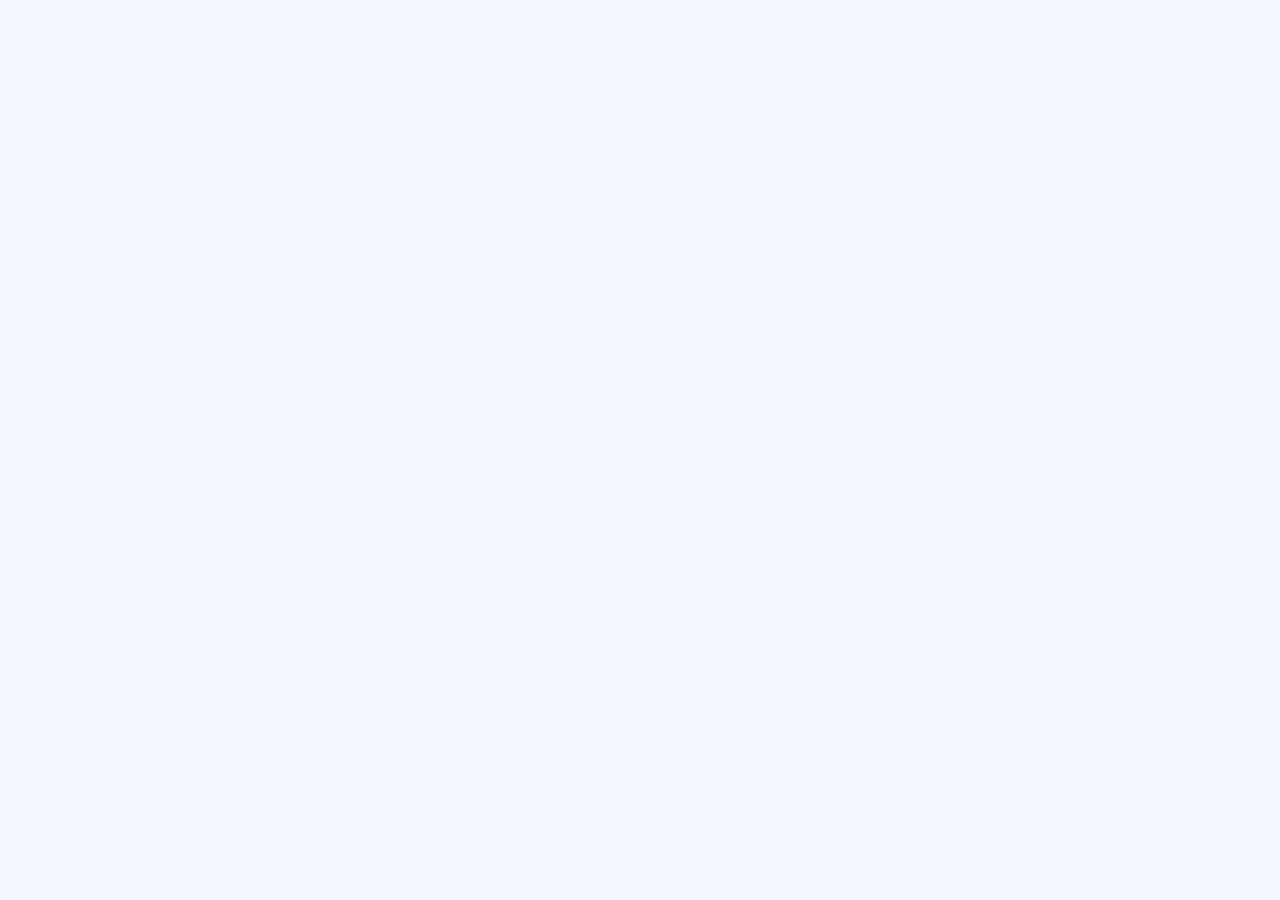
==== classement.html @ bf188f9d "Flashcards fmpo-flashcards app" ====
<!DOCTYPE html>
<html lang="fr">
<head>
<meta charset="UTF-8">
<meta name="viewport" content="width=device-width, initial-scale=1.0, viewport-fit=cover">
<meta name="theme-color" content="#0e7c86">
<title>Classement — Flashcards FMPO</title>
<link rel="stylesheet" href="styles.css">
<link rel="manifest" href="manifest.json">
</head>
<body>
<div id="app"></div>
<script>
/* Vigie de demarrage : si l'app ne s'affiche pas (module bloque,
   navigateur trop ancien...), affiche un message d'aide au lieu d'une page blanche. */
(function () {
  var app = document.getElementById('app');
  if (!app) return;
  function card(title, body) {
    if (app.children.length) return;
    app.innerHTML =
      '<div style="min-height:70vh;display:flex;align-items:center;justify-content:center;padding:24px;font-family:-apple-system,Segoe UI,Roboto,Arial,sans-serif;">' +
      '<div style="max-width:420px;background:#fff;border-radius:16px;box-shadow:0 8px 24px rgba(14,124,134,.15);padding:28px 24px;text-align:center;color:#1c2733;">' +
      '<div style="font-size:2rem;margin-bottom:8px;">&#129657;</div>' +
      '<h2 style="margin:0 0 8px;font-size:1.1rem;">' + title + '</h2>' +
      '<p style="margin:0;font-size:.92rem;line-height:1.6;color:#5b6b7c;">' + body + '</p></div></div>';
  }
  var noImportMap = !('supports' in HTMLScriptElement) || !HTMLScriptElement.supports('importmap');
  if (noImportMap) {
    card('Mets \u00e0 jour ton navigateur',
      'Cette app a besoin d\u2019un navigateur r\u00e9cent. Sur iPhone : R\u00e9glages \u2192 G\u00e9n\u00e9ral \u2192 Mise \u00e0 jour logicielle, ou ouvre ce lien dans Chrome.');
    return;
  }
  setTimeout(function () {
    card('La page n\u2019arrive pas \u00e0 charger',
      'V\u00e9rifie ta connexion internet, d\u00e9sactive ton bloqueur de pub pour ce site, puis recharge la page. Si \u00e7a persiste, ouvre le lien dans Chrome ou un Safari \u00e0 jour.');
  }, 9000);
})();
</script>
</div>
<div id="toast" class="toast" hidden></div>
<script type="module" src="js/classement.js"></script>
<script>
if ('serviceWorker' in navigator) {
  window.addEventListener('load', () => {
    navigator.serviceWorker.register('sw.js').catch(() => {});
  });
}
</script>
</body>
</html>
---- styles.css ----
:root{
  --teal:#0e7c86; --teal-dark:#0a5f66; --teal-light:#e0f2f4;
  --bg:#f4f7fb; --card:#ffffff; --ink:#1c2733; --muted:#5b6b7c;
  --gold:#f5c542; --green:#22a06b; --red:#e05252;
  --radius:16px;
}
*{box-sizing:border-box; -webkit-tap-highlight-color:transparent;}
html,body{margin:0;padding:0;}
body{
  font-family:-apple-system,BlinkMacSystemFont,"Segoe UI",Roboto,Arial,sans-serif;
  background:var(--bg); color:var(--ink);
  min-height:100vh; padding-bottom:86px;
}
#app{max-width:640px;margin:0 auto;padding:14px 14px 20px;}

/* ---------- boot / login ---------- */
.boot{text-align:center;padding:70px 20px;color:var(--muted);}
.boot-logo{font-size:3.2rem;}
.boot-title{font-size:1.5rem;font-weight:800;color:var(--ink);margin-top:8px;}
.boot-sub{margin-top:6px;font-size:.9rem;}
.login-wrap{
  min-height:78vh;display:flex;align-items:center;justify-content:center;
  background:linear-gradient(160deg,#e8f6f8 0%,#f4f7fb 55%,#fdf6ec 100%);
  border-radius:24px;padding:26px 16px;margin:6px -4px 0;
}
.login-card{background:var(--card);border-radius:22px;padding:30px 24px 24px;width:100%;max-width:400px;
  box-shadow:0 18px 50px rgba(14,124,134,.16);border:1px solid rgba(14,124,134,.08);}
.login-logo{width:64px;height:64px;margin:0 auto 10px;border-radius:20px;font-size:2rem;
  display:flex;align-items:center;justify-content:center;color:#fff;
  background:linear-gradient(135deg,#0e7c86,#19b3c0);box-shadow:0 8px 20px rgba(14,124,134,.35);}
.login-card h1{margin:0;text-align:center;font-size:1.45rem;letter-spacing:-.3px;}
.login-sub{text-align:center;color:var(--muted);font-size:.9rem;line-height:1.55;margin:8px 0 18px;}
.btn-google{background:#fff;color:#1c2733;border:1.5px solid #dbe7ee;display:flex;align-items:center;
  justify-content:center;gap:10px;box-shadow:0 2px 8px rgba(0,0,0,.05);}
.btn-google:active{background:#f4f7fb;border-color:#b9cdd9;}
.btn-google:disabled{opacity:.6;}
.fld{display:block;margin-top:10px;}
.fld > span{display:block;font-size:.78rem;font-weight:700;color:var(--muted);margin:0 2px 4px;}
.fld .input{margin-top:0;}
.login-pro{margin-top:16px;text-align:center;font-size:.85rem;color:var(--muted);
  background:linear-gradient(90deg,#fff7e6,#fdf1d7);border:1px solid #f0d488;border-radius:12px;padding:10px 12px;}
.login-pro b{color:#7a5b00;}
.btn{display:block;width:100%;border:none;border-radius:999px;padding:14px;font:inherit;
  font-weight:700;font-size:1rem;cursor:pointer;margin-top:10px;}
.btn-primary{background:var(--teal);color:#fff;}
.btn-primary:active{background:var(--teal-dark);}
.btn-ghost{background:var(--teal-light);color:var(--teal-dark);}
.btn-warn{background:#fff7e6;color:#7a5b00;border:2px solid var(--gold);}
.input{width:100%;font:inherit;padding:13px 14px;border:2px solid #dbe7ee;border-radius:12px;margin-top:8px;}
.input:focus{outline:none;border-color:var(--teal);}
.hr{display:flex;align-items:center;gap:10px;color:var(--muted);font-size:.8rem;margin:16px 0 6px;}
.hr::before,.hr::after{content:"";flex:1;height:1px;background:#dbe7ee;}
.err{background:#fdecec;color:#a02c2c;border-radius:10px;padding:10px 12px;font-size:.85rem;margin-top:10px;display:none;}
.linklike{background:none;border:none;color:var(--teal);font:inherit;font-size:.88rem;cursor:pointer;padding:6px 0;}

/* ---------- header / cards ---------- */
.topbar{display:flex;align-items:center;justify-content:space-between;margin:4px 2px 12px;}
.topbar h2{margin:0;font-size:1.2rem;}
.streak{background:#fff;border-radius:999px;padding:7px 14px;font-weight:800;font-size:.9rem;
  box-shadow:0 2px 8px rgba(0,0,0,.06);}
.xpbar{background:var(--card);border-radius:var(--radius);padding:12px 14px;margin-bottom:12px;
  box-shadow:0 2px 10px rgba(0,0,0,.05);}
.xpbar .row{display:flex;justify-content:space-between;font-size:.82rem;color:var(--muted);margin-bottom:6px;}
.xpbar .row b{color:var(--ink);}
.track{height:8px;background:#e8eef3;border-radius:99px;overflow:hidden;}
.track > div{height:100%;background:linear-gradient(90deg,var(--teal),#19b3c0);border-radius:99px;transition:width .3s;}
.grid{display:grid;grid-template-columns:1fr 1fr;gap:10px;}
.disc{background:var(--card);border-radius:var(--radius);padding:16px 14px;box-shadow:0 2px 10px rgba(0,0,0,.05);
  cursor:pointer;border:2px solid transparent;text-align:left;font:inherit;}
.disc:active{border-color:var(--teal);}
.disc .emoji{font-size:1.7rem;}
.disc h3{margin:8px 0 2px;font-size:.98rem;}
.disc small{color:var(--muted);font-size:.78rem;}
.disc .pbar{margin-top:10px;}
.chapter{margin:14px 2px 6px;font-size:.82rem;font-weight:800;color:var(--muted);text-transform:uppercase;letter-spacing:.5px;}
.topic{background:var(--card);border-radius:12px;padding:13px 14px;margin-bottom:8px;display:flex;
  align-items:center;justify-content:space-between;gap:10px;cursor:pointer;box-shadow:0 1px 6px rgba(0,0,0,.04);
  border:none;width:100%;font:inherit;text-align:left;}
.topic .t{font-weight:600;font-size:.93rem;}
.topic .c{font-size:.75rem;color:var(--muted);margin-top:2px;}
.topic .pct{font-size:.78rem;font-weight:800;color:var(--teal);white-space:nowrap;}
.back{background:none;border:none;color:var(--teal);font:inherit;font-weight:700;cursor:pointer;padding:8px 0;font-size:.95rem;}

/* ---------- flip cards ---------- */
.progress-line{font-size:.82rem;color:var(--muted);margin:2px 2px 10px;display:flex;justify-content:space-between;}
.fcard{background:var(--card);border-radius:20px;min-height:300px;display:flex;flex-direction:column;
  justify-content:center;align-items:center;text-align:center;padding:28px 22px;cursor:pointer;
  box-shadow:0 8px 24px rgba(14,124,134,.12);user-select:none;}
.fcard .q{font-size:1.12rem;font-weight:700;line-height:1.5;}
.fcard .a{font-size:1.02rem;line-height:1.6;white-space:pre-line;}
.fcard .hint{margin-top:14px;font-size:.75rem;color:var(--muted);}
.fcard.flipped{background:#f0fafb;border:2px solid var(--teal-light);}
.fcard-nav{display:flex;gap:10px;margin-top:14px;}
.fcard-nav .btn{margin-top:0;}
.star-row{display:flex;justify-content:center;gap:10px;margin-top:10px;}
.iconbtn{background:var(--card);border:2px solid #dbe7ee;border-radius:999px;width:52px;height:52px;
  font-size:1.3rem;cursor:pointer;}
.iconbtn.on{border-color:var(--gold);background:#fff7e6;}
.demo-note{background:#fff7e6;border:2px solid var(--gold);border-radius:12px;padding:12px 14px;
  font-size:.85rem;color:#7a5b00;margin-bottom:12px;line-height:1.5;}

/* ---------- lock / paywall ---------- */
.lock{background:var(--card);border-radius:20px;padding:30px 22px;text-align:center;
  box-shadow:0 10px 30px rgba(14,124,134,.12);margin-top:20px;}
.lock .big{font-size:3rem;}
.lock h2{margin:10px 0 6px;}
.lock p{color:var(--muted);font-size:.92rem;line-height:1.6;}
.code-row{display:flex;gap:8px;margin-top:12px;}
.code-row .input{margin-top:0;font-family:monospace;text-transform:uppercase;}

/* ---------- MCQ ---------- */
.mcq-setup{background:var(--card);border-radius:var(--radius);padding:18px;box-shadow:0 2px 10px rgba(0,0,0,.05);}
.opt{display:block;width:100%;text-align:left;background:var(--card);border:2px solid #dbe7ee;
  border-radius:12px;padding:14px;font:inherit;font-size:.95rem;margin-bottom:10px;cursor:pointer;line-height:1.45;}
.opt.correct{border-color:var(--green);background:#e9f9f1;}
.opt.wrong{border-color:var(--red);background:#fdecec;}
.opt:disabled{cursor:default;opacity:.95;}
.opt .letter{display:inline-block;width:26px;height:26px;border-radius:50%;background:var(--teal-light);
  color:var(--teal-dark);font-weight:800;font-size:.8rem;text-align:center;line-height:26px;margin-right:10px;}
.mcq-q{background:var(--card);border-radius:var(--radius);padding:20px 18px;margin-bottom:14px;
  font-size:1.05rem;font-weight:700;line-height:1.55;box-shadow:0 2px 10px rgba(0,0,0,.05);}
.mcq-explain{background:#eef6ff;border-radius:12px;padding:12px 14px;font-size:.88rem;margin:12px 0;line-height:1.55;}
.result{background:var(--card);border-radius:20px;padding:28px 22px;text-align:center;
  box-shadow:0 10px 30px rgba(14,124,134,.12);margin-top:16px;}
.result .score{font-size:2.6rem;font-weight:800;color:var(--teal);}
.quizpick{display:grid;grid-template-columns:1fr 1fr;gap:10px;margin-top:12px;}

/* ---------- leaderboard ---------- */
.tabs{display:flex;gap:8px;margin-bottom:12px;}
.tabs button{flex:1;border:none;border-radius:999px;padding:10px;font:inherit;font-weight:700;
  background:var(--teal-light);color:var(--teal-dark);cursor:pointer;font-size:.88rem;}
.tabs button.on{background:var(--teal);color:#fff;}
.lb-row{display:flex;align-items:center;gap:12px;background:var(--card);border-radius:12px;
  padding:11px 14px;margin-bottom:8px;box-shadow:0 1px 6px rgba(0,0,0,.04);}
.lb-row.me{border:2px solid var(--teal);}
.lb-rank{font-weight:800;width:30px;text-align:center;font-size:1rem;}
.lb-name{flex:1;font-weight:600;font-size:.92rem;}
.lb-xp{font-weight:800;color:var(--teal);font-size:.9rem;white-space:nowrap;}
.avatar{width:34px;height:34px;border-radius:50%;background:var(--teal-light);display:flex;
  align-items:center;justify-content:center;font-weight:800;color:var(--teal-dark);overflow:hidden;flex:none;}
.avatar img{width:100%;height:100%;object-fit:cover;}

/* ---------- plan ---------- */
.week{background:var(--card);border-radius:var(--radius);padding:16px;margin-bottom:10px;
  box-shadow:0 2px 10px rgba(0,0,0,.05);}
.week-head{display:flex;justify-content:space-between;align-items:center;cursor:pointer;
  background:none;border:none;width:100%;font:inherit;text-align:left;padding:0;}
.week-head h3{margin:0;font-size:.98rem;}
.week-head small{color:var(--muted);}
.phase{display:inline-block;font-size:.7rem;font-weight:800;background:var(--teal-light);
  color:var(--teal-dark);border-radius:99px;padding:3px 10px;margin-bottom:8px;}
.task{display:flex;gap:10px;align-items:flex-start;padding:9px 0;border-top:1px solid #eef2f6;
  font-size:.9rem;line-height:1.5;cursor:pointer;}
.task input{width:20px;height:20px;margin-top:2px;accent-color:var(--teal);flex:none;}
.task.done span{text-decoration:line-through;color:var(--muted);}

/* ---------- profile ---------- */
.kv{background:var(--card);border-radius:var(--radius);padding:16px;margin-bottom:10px;
  box-shadow:0 2px 10px rgba(0,0,0,.05);font-size:.92rem;}
.kv .r{display:flex;justify-content:space-between;padding:7px 0;border-bottom:1px solid #eef2f6;}
.kv .r:last-child{border-bottom:none;}
.kv .k{color:var(--muted);}
.kv .v{font-weight:700;}
.badge{display:inline-block;background:linear-gradient(135deg,#f5c542,#e8a91c);color:#5c430a;
  font-weight:800;font-size:.75rem;border-radius:99px;padding:4px 12px;}

/* ---------- MCQ multi-réponses ---------- */
.mopt{display:flex;align-items:flex-start;gap:10px;width:100%;text-align:left;background:var(--card);
  border:2px solid #dbe7ee;border-radius:12px;padding:13px 14px;font:inherit;font-size:.95rem;
  margin-bottom:10px;cursor:pointer;line-height:1.45;}
.mopt .mbox{flex:none;width:24px;height:24px;border-radius:7px;border:2px solid #b9cdd9;margin-top:1px;
  display:flex;align-items:center;justify-content:center;font-size:.85rem;color:#fff;background:#fff;
  transition:all .15s;}
.mopt .letter{display:inline-block;width:26px;height:26px;flex:none;border-radius:50%;background:var(--teal-light);
  color:var(--teal-dark);font-weight:800;font-size:.8rem;text-align:center;line-height:26px;margin-top:0;}
.mopt.sel{border-color:var(--teal);background:#f0fafb;}
.mopt.sel .mbox{background:var(--teal);border-color:var(--teal);}
.mopt.sel .mbox::after{content:"✓";}
.mopt.good{border-color:var(--green);background:#e9f9f1;}
.mopt.good .mbox{background:var(--green);border-color:var(--green);}
.mopt.good .mbox::after{content:"✓";}
.mopt.bad{border-color:var(--red);background:#fdecec;}
.mopt.bad .mbox{background:var(--red);border-color:var(--red);}
.mopt.bad .mbox::after{content:"✕";}
.mopt.missed{border-color:var(--gold);background:#fff7e6;}
.mopt.missed .mbox{border-color:var(--gold);}
.mopt:disabled{cursor:default;}
.mopt .obody{flex:1;}
.mexp{font-size:.83rem;color:var(--muted);margin-top:8px;padding-top:8px;border-top:1px dashed #dbe7ee;line-height:1.55;}
.mexp b{color:var(--ink);}
.confirmbar{position:sticky;bottom:86px;margin:14px -4px 0;padding:10px 4px;
  background:linear-gradient(transparent,var(--bg) 40%);}
.qcm-count{display:grid;grid-template-columns:1fr 1fr;gap:10px;margin-top:12px;}
.qcm-count .btn{margin-top:0;}
.verdict{display:flex;align-items:center;gap:10px;border-radius:12px;padding:12px 14px;
  font-size:.92rem;font-weight:700;margin-bottom:12px;line-height:1.5;}
.verdict.perfect{background:#e9f9f1;color:#146c43;}
.verdict.partial{background:#fff7e6;color:#7a5b00;}
.verdict.zero{background:#fdecec;color:#a02c2c;}

/* ---------- tabbar / toast ---------- */
.tabbar{position:fixed;bottom:0;left:0;right:0;background:#fff;border-top:1px solid #e3eaF0;
  display:flex;z-index:50;padding:6px 4px calc(8px + env(safe-area-inset-bottom));}
.tabbar button{flex:1;background:none;border:none;font-size:1.35rem;cursor:pointer;color:#9fb0bd;
  display:flex;flex-direction:column;align-items:center;gap:2px;font:inherit;}
.tabbar button span{font-size:.62rem;font-weight:700;}
.tabbar button.on{color:var(--teal);}
.tabbar a{flex:1;background:none;border:none;font-size:1.35rem;cursor:pointer;color:#9fb0bd;
  display:flex;flex-direction:column;align-items:center;gap:2px;font:inherit;text-decoration:none;}
.tabbar a span{font-size:.62rem;font-weight:700;}
.tabbar a.on{color:var(--teal);}
.tabbar img.tablogo{width:26px;height:26px;object-fit:contain;}
.toast{position:fixed;bottom:96px;left:50%;transform:translateX(-50%);background:#1c2733;color:#fff;
  padding:12px 20px;border-radius:999px;font-size:.88rem;z-index:99;box-shadow:0 6px 20px rgba(0,0,0,.25);
  max-width:90vw;text-align:center;}
.empty{text-align:center;color:var(--muted);padding:40px 20px;font-size:.92rem;line-height:1.6;}
/* ---------- UM6SS ---------- */
.um6ss-head{display:flex;align-items:center;gap:12px;margin:6px 0 2px;}
.um6ss-head img{width:52px;height:52px;object-fit:contain;}
.um6ss-tabs{display:flex;gap:8px;margin:12px 0;}
.um6ss-tabs button{flex:1;border:2px solid #e0f2f4;background:#fff;border-radius:12px;padding:12px 8px;
  font:inherit;font-weight:700;font-size:.92rem;color:#0a5f66;cursor:pointer;}
.um6ss-tabs button.on{background:#0e7c86;border-color:#0e7c86;color:#fff;}
.case-card{display:block;background:#fff;border:2px solid #e0f2f4;border-radius:14px;padding:14px;margin:10px 0;
  text-decoration:none;color:inherit;}
.case-card h3{margin:0 0 6px;font-size:1rem;}
.case-card p{margin:0;font-size:.85rem;color:#5b6b7c;line-height:1.5;}
.case-card .meta{display:flex;gap:8px;margin-top:8px;font-size:.78rem;color:#0a5f66;font-weight:700;}
.scenario{background:#eef7f8;border-left:4px solid #0e7c86;border-radius:0 12px 12px 0;padding:12px 14px;
  font-size:.9rem;line-height:1.65;margin:12px 0;}
.reveal{background:#fff8e6;border:1px solid #f0d98c;border-radius:12px;padding:12px 14px;
  font-size:.88rem;line-height:1.6;margin:12px 0;}
.reveal b{color:#8a6d1a;}
.q-step{font-size:.78rem;font-weight:700;color:#0a5f66;letter-spacing:.4px;margin:14px 0 4px;}
.small{font-size:.8rem;color:var(--muted);line-height:1.55;}
.mt{margin-top:14px;}

/* ---------- accueil v2 : pilules + recherche + cartes sujets ---------- */
.searchbar{position:sticky;top:0;z-index:5;background:var(--bg);padding:8px 0 10px;}
.searchbar input{width:100%;font:inherit;padding:12px 18px;border:2px solid #dbe7ee;border-radius:999px;background:#fff;}
.searchbar input:focus{outline:none;border-color:var(--teal);}
.pills{display:flex;gap:8px;overflow-x:auto;padding:2px 2px 10px;scrollbar-width:none;-webkit-overflow-scrolling:touch;}
.pills::-webkit-scrollbar{display:none;}
.pill{flex:none;background:#fff;border:2px solid #e3eef4;border-radius:999px;padding:10px 16px;
  font:inherit;font-weight:700;font-size:.88rem;color:var(--ink);cursor:pointer;white-space:nowrap;}
.pill span{font-weight:400;color:var(--muted);font-size:.78rem;margin-left:3px;}
.pill.on{background:var(--teal);border-color:var(--teal);color:#fff;}
.pill.on span{color:#d7eef0;}
.disc-sub{text-align:center;color:var(--muted);font-size:.85rem;margin:2px 0 4px;}
.chap{margin:16px 2px 8px;font-size:.78rem;font-weight:800;color:var(--teal);
  text-transform:uppercase;letter-spacing:1.4px;}
.tcard{background:#fff;border-radius:20px;padding:18px 16px;box-shadow:0 2px 10px rgba(0,0,0,.05);
  text-decoration:none;color:inherit;display:block;}
.tcard:active{transform:scale(.98);}
.tcard .tt{font-weight:800;font-size:1.02rem;line-height:1.28;}
.tcard .tc{color:var(--muted);font-size:.83rem;margin-top:5px;}
.tcard .go{color:var(--teal);font-weight:700;margin-top:10px;font-size:.92rem;}
.patho-banner{display:flex;align-items:center;justify-content:space-between;background:#fff;
  border-radius:var(--radius);padding:14px 16px;margin-top:14px;box-shadow:0 2px 10px rgba(0,0,0,.05);
  text-decoration:none;color:inherit;}
.patho-banner small{color:var(--muted);display:block;font-size:.75rem;margin-top:2px;}
.patho-banner .go{color:var(--teal);font-weight:700;white-space:nowrap;}
.demo-note{background:#fff7e6;border:1px solid #f0d488;border-radius:12px;padding:10px 12px;
  font-size:.83rem;color:#7a5b00;margin:10px 0;}
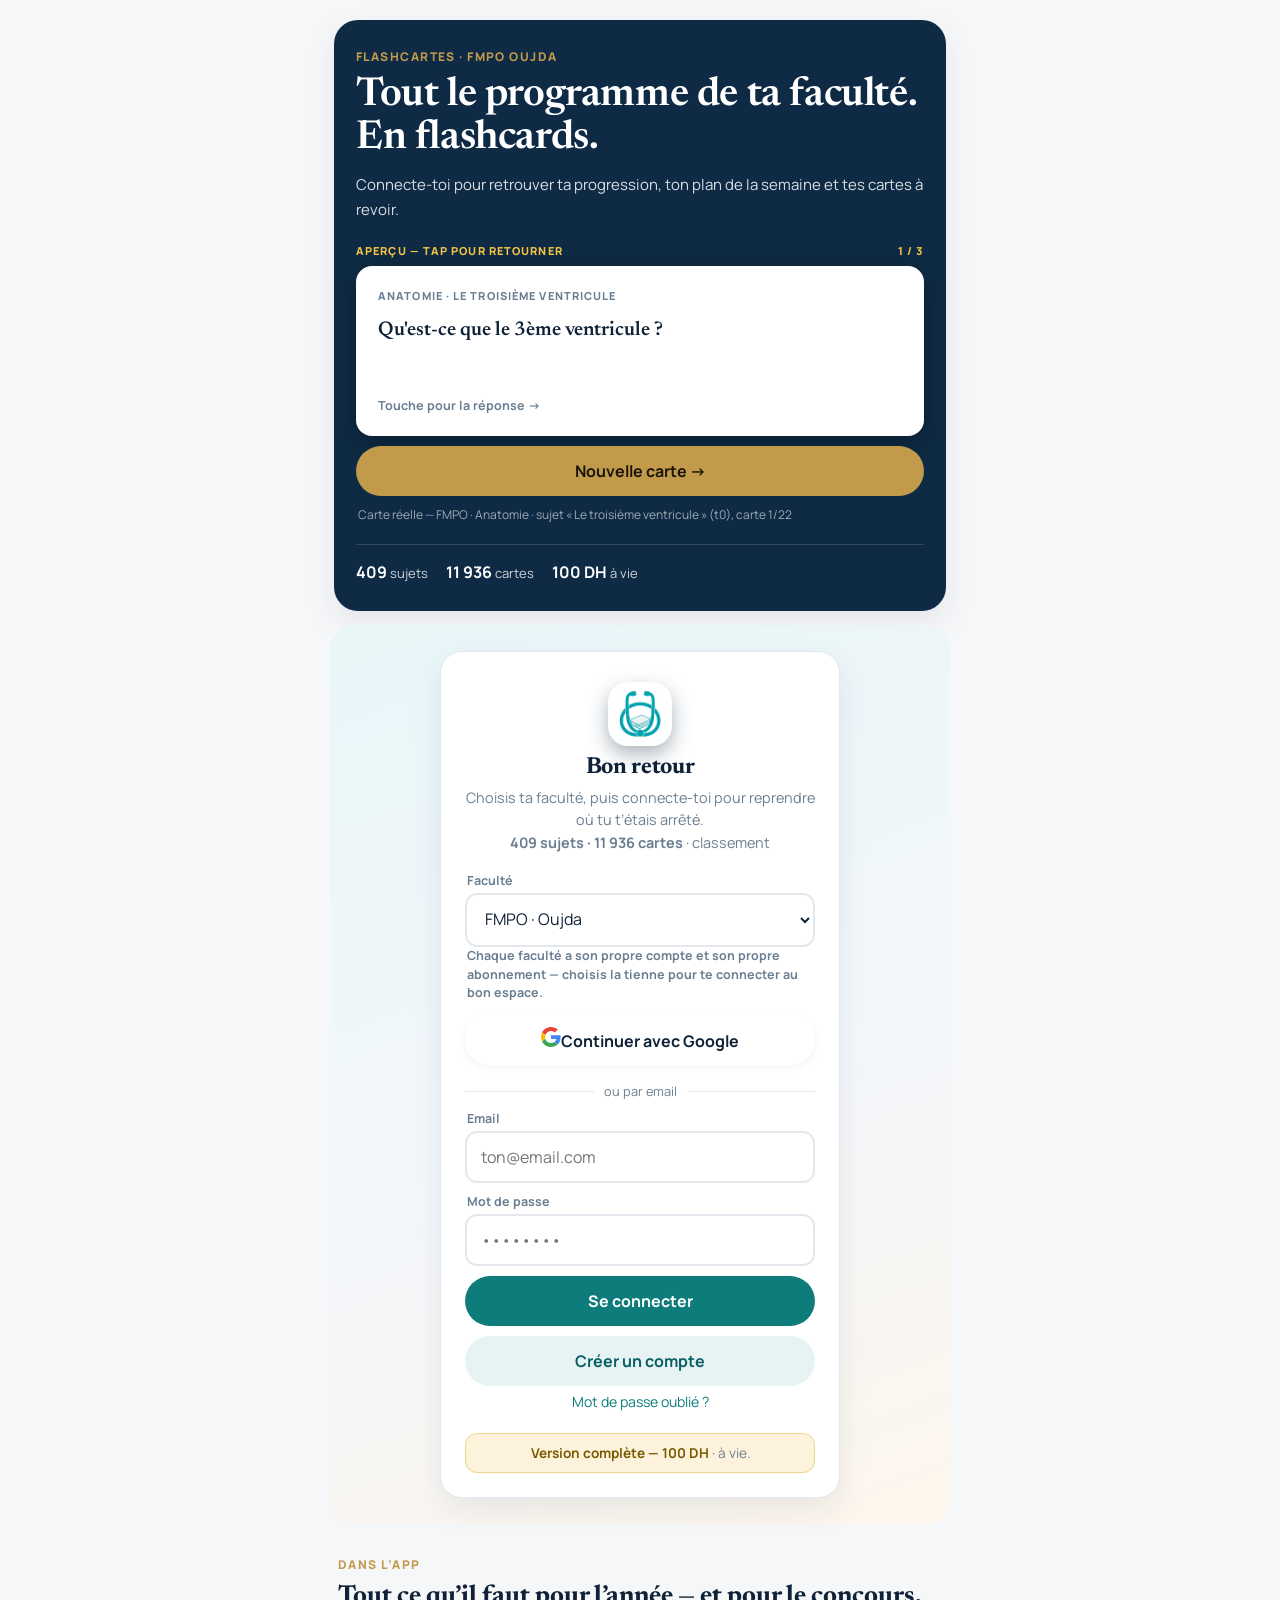
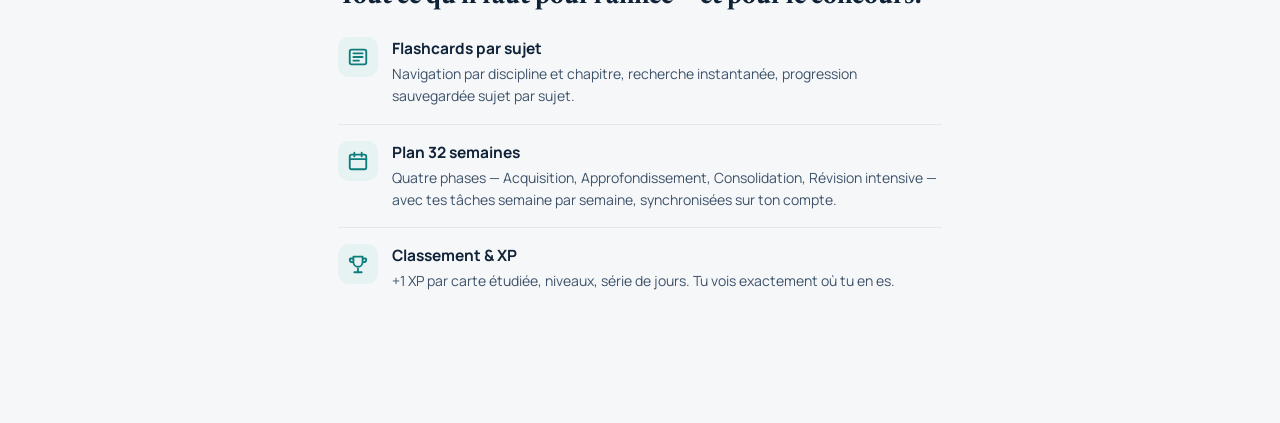
==== commit 561c506f: "Flashcards fmpo-flashcards app" ====
--- a/classement.html
+++ b/classement.html
@@ -3,10 +3,12 @@
 <head>
 <meta charset="UTF-8">
 <meta name="viewport" content="width=device-width, initial-scale=1.0, viewport-fit=cover">
-<meta name="theme-color" content="#0e7c86">
+<meta name="theme-color" content="#0e2a44">
 <title>Classement — Flashcards FMPO</title>
 <link rel="stylesheet" href="styles.css">
 <link rel="manifest" href="manifest.json">
+<link rel="icon" href="icon-512.png">
+<link rel="apple-touch-icon" href="icon-192.png">
 </head>
 <body>
 <div id="app"></div>
@@ -21,7 +23,7 @@
     app.innerHTML =
       '<div style="min-height:70vh;display:flex;align-items:center;justify-content:center;padding:24px;font-family:-apple-system,Segoe UI,Roboto,Arial,sans-serif;">' +
       '<div style="max-width:420px;background:#fff;border-radius:16px;box-shadow:0 8px 24px rgba(14,124,134,.15);padding:28px 24px;text-align:center;color:#1c2733;">' +
-      '<div style="font-size:2rem;margin-bottom:8px;">&#129657;</div>' +
+      '<div style="margin-bottom:8px;color:#0e7c7b;display:flex;justify-content:center;"><svg width="36" height="36" viewBox="0 0 24 24" fill="none" stroke="currentColor" stroke-width="2" stroke-linecap="round" stroke-linejoin="round"><path d="M12 3 2.5 20h19L12 3z"/><path d="M12 10v4M12 17.5v.5"/></svg></div>' +
       '<h2 style="margin:0 0 8px;font-size:1.1rem;">' + title + '</h2>' +
       '<p style="margin:0;font-size:.92rem;line-height:1.6;color:#5b6b7c;">' + body + '</p></div></div>';
   }
--- a/styles.css
+++ b/styles.css
@@ -1,81 +1,171 @@
+/* ============================================================================
+   Flashcards FMPO — Clean Premium (porté de l'aperçu approuvé 2026-10-26).
+   Jetons : bg #f6f7f9, surface #fff, ink #0f2237, navy #0e2a44,
+   teal #0e7c7b, gold #c19a4b, radius 18px.
+   Polices : Manrope (UI) + Newsreader (titres / questions) — Google Fonts,
+   avec replis système hors-ligne. Mode sombre : prefers-color-scheme.
+   Règles anti-régression : icônes = SVG en ligne (jamais de glyphes de
+   police — ils se coupent sur téléphone) ; les règles de rangée sont
+   limitées aux enfants directs (ex. .feat-list > li) ; les cartes flip
+   grandissent avec leur contenu (faces dans une même cellule de grille).
+   ============================================================================ */
+@import url('https://fonts.googleapis.com/css2?family=Manrope:wght@400;500;600;700;800&family=Newsreader:ital,opsz,wght@0,6..72,500;0,6..72,600;1,6..72,500&display=swap');
+
 :root{
-  --teal:#0e7c86; --teal-dark:#0a5f66; --teal-light:#e0f2f4;
-  --bg:#f4f7fb; --card:#ffffff; --ink:#1c2733; --muted:#5b6b7c;
-  --gold:#f5c542; --green:#22a06b; --red:#e05252;
-  --radius:16px;
+  --bg:#f6f7f9; --surface:#ffffff; --surface2:#eef1f4; --line:#e3e8ee;
+  --ink:#0f2237; --ink2:#3d5269; --muted:#6b7f92;
+  --navy:#0e2a44; --navy2:#12365a;
+  --teal:#0e7c7b; --teal2:#0a5e5d; --teal-dark:#0a5f66; --teal-soft:#e6f3f2; --teal-light:#e0f2f4;
+  --gold:#c19a4b; --gold-soft:#fdf3dc; --gold-bright:#f5c542;
+  --green:#157a4c; --green-soft:#e6f4ec; --red:#c0392b; --red-soft:#fdecea;
+  --radius:18px;
+  --shadow:0 12px 32px rgba(14,42,68,.08);
+  --shadow2:0 4px 14px rgba(14,42,68,.06);
+}
+@media (prefers-color-scheme: dark){
+  :root{
+    --bg:#0b1420; --surface:#121f31; --surface2:#18293f; --line:#24344c;
+    --ink:#eef3f8; --ink2:#b9c9d9; --muted:#8aa0b5;
+    /* --navy NE DOIT PAS basculer en clair en mode sombre : les cartes
+       .hero/.today-card/.resume-card/.me-card ont un fond
+       navy + texte blanc — avec --navy:#eaf1f8 le texte blanc devenait
+       invisible sur fond pâle (bug Plan 2026-10-26). Navy reste #0e2a44. */
+    --teal-dark:#7dd3d2; /* texte sarcelle clair sur fonds sombres en mode sombre */
+    --teal-soft:#143636; --gold-soft:#2e2716; --red-soft:#3a1d1a; --green-soft:#173628;
+    --teal-light:#143636;
+    --shadow:0 12px 32px rgba(0,0,0,.35);
+  }
 }
 *{box-sizing:border-box; -webkit-tap-highlight-color:transparent;}
 html,body{margin:0;padding:0;}
 body{
-  font-family:-apple-system,BlinkMacSystemFont,"Segoe UI",Roboto,Arial,sans-serif;
+  font-family:Manrope,system-ui,-apple-system,"Segoe UI",Roboto,Arial,sans-serif;
   background:var(--bg); color:var(--ink);
   min-height:100vh; padding-bottom:86px;
+  -webkit-font-smoothing:antialiased;
 }
+h1,h2,h3,.serif{font-family:Newsreader,Georgia,serif;}
 #app{max-width:640px;margin:0 auto;padding:14px 14px 20px;}
+a{color:var(--teal);}
+img{max-width:100%;}
 
 /* ---------- boot / login ---------- */
 .boot{text-align:center;padding:70px 20px;color:var(--muted);}
 .boot-logo{font-size:3.2rem;}
 .boot-title{font-size:1.5rem;font-weight:800;color:var(--ink);margin-top:8px;}
 .boot-sub{margin-top:6px;font-size:.9rem;}
+
+/* Hero déconnecté (page de connexion) */
+.hero{background:var(--navy);color:#fff;border-radius:24px;padding:28px 22px;margin:6px 0 0;
+  box-shadow:var(--shadow);}
+@media (prefers-color-scheme: dark){ .hero{background:#0e2a44;color:#fff;} }
+/* Contraste mode sombre — cartes à fond navy + texte blanc : le fond
+   doit rester navy sombre (comme .hero ci-dessus), sinon le texte blanc
+   est invisible. Idem pour les verdicts : texte fixe sombre sur fond
+   *-soft qui bascule en sombre en mode sombre → texte clair. */
+@media (prefers-color-scheme: dark){
+  .today-card,.resume-card,.me-card{background:#0e2a44;color:#fff;}
+  .verdict.perfect{color:#7ddba8;} .verdict.partial{color:#f5c542;} .verdict.zero{color:#ff9a8a;}
+  .reveal b{color:#f5c542;}
+}
+.hero-eyebrow{margin:0 0 10px;font-size:12px;font-weight:800;letter-spacing:.12em;text-transform:uppercase;color:var(--gold);}
+.hero-title{margin:0;font-family:Newsreader,Georgia,serif;font-weight:600;font-size:clamp(30px,7.5vw,40px);line-height:1.08;letter-spacing:-.01em;color:#fff;}
+.hero-sub{margin:12px 0 0;font-size:15px;line-height:1.65;color:rgba(255,255,255,.85);}
+.hero-stats{display:flex;gap:18px;flex-wrap:wrap;margin-top:20px;padding-top:16px;border-top:1px solid rgba(255,255,255,.15);font-size:13px;color:rgba(255,255,255,.8);}
+.hero-stats b{color:#fff;font-size:16px;}
+.demo-flip{margin-top:20px;}
+.demo-flip-head{display:flex;justify-content:space-between;font-size:11px;font-weight:800;letter-spacing:.1em;text-transform:uppercase;color:var(--gold-bright);margin-bottom:8px;}
+.demo-card{background:#fff;color:#0f2237;border-radius:16px;padding:22px;cursor:pointer;
+  display:grid;min-height:170px;box-shadow:0 8px 24px rgba(0,0,0,.25);user-select:none;}
+.demo-face{grid-area:1/1;display:flex;flex-direction:column;}
+.demo-face[hidden]{display:none;}
+.demo-tag{font-size:11px;font-weight:800;letter-spacing:.1em;text-transform:uppercase;color:#6b7f92;}
+.demo-q{font-family:Newsreader,Georgia,serif;font-weight:600;font-size:20px;line-height:1.3;margin:14px 0 8px;color:#0f2237;}
+.demo-a{font-size:17px;line-height:1.55;margin:14px 0 8px;color:#0f2237;}
+.demo-hint{margin-top:auto;font-size:12.5px;font-weight:700;color:#6b7f92;}
+.demo-card.flipped{background:var(--teal);color:#fff;}
+.demo-card.flipped .demo-tag,.demo-card.flipped .demo-a{color:#fff;}
+.demo-card.flipped .demo-hint{color:rgba(255,255,255,.75);}
+.demo-src{margin:10px 2px 0;font-size:12px;color:rgba(255,255,255,.6);line-height:1.5;}
+.btn-gold{background:var(--gold);color:#1c1608;}
+.btn-gold:active{background:#a8873c;}
+
+.landing-feats{padding:32px 4px 8px;}
+.landing-feats h2{font-size:26px;line-height:1.15;margin:0 0 8px;}
+.feat-list{list-style:none;margin:0;padding:0;}
+.feat-list > li{display:flex;gap:14px;padding:16px 0;border-bottom:1px solid var(--line);align-items:flex-start;}
+.feat-list > li:last-child{border-bottom:none;}
+.feat-ic{flex:none;width:40px;height:40px;border-radius:11px;background:var(--teal-soft);color:var(--teal);
+  display:flex;align-items:center;justify-content:center;padding:0;border:0;}
+.feat-ic img{width:30px;height:30px;object-fit:contain;background:#fff;border-radius:6px;}
+.feat-list b{font-size:15.5px;}
+.feat-list p{margin:4px 0 0;font-size:14px;line-height:1.6;color:var(--ink2);}
+
 .login-wrap{
-  min-height:78vh;display:flex;align-items:center;justify-content:center;
+  min-height:60vh;display:flex;align-items:center;justify-content:center;
   background:linear-gradient(160deg,#e8f6f8 0%,#f4f7fb 55%,#fdf6ec 100%);
-  border-radius:24px;padding:26px 16px;margin:6px -4px 0;
+  border-radius:24px;padding:26px 16px;margin:14px -4px 0;
 }
-.login-card{background:var(--card);border-radius:22px;padding:30px 24px 24px;width:100%;max-width:400px;
-  box-shadow:0 18px 50px rgba(14,124,134,.16);border:1px solid rgba(14,124,134,.08);}
-.login-logo{width:64px;height:64px;margin:0 auto 10px;border-radius:20px;font-size:2rem;
-  display:flex;align-items:center;justify-content:center;color:#fff;
-  background:linear-gradient(135deg,#0e7c86,#19b3c0);box-shadow:0 8px 20px rgba(14,124,134,.35);}
-.login-card h1{margin:0;text-align:center;font-size:1.45rem;letter-spacing:-.3px;}
+@media (prefers-color-scheme: dark){ .login-wrap{background:linear-gradient(160deg,#12283d 0%,#0b1420 60%,#1c1608 100%);} }
+.login-card{background:var(--surface);border-radius:22px;padding:30px 24px 24px;width:100%;max-width:400px;
+  box-shadow:var(--shadow);border:1px solid var(--line);}
+.login-logo{width:64px;height:64px;margin:0 auto 10px;border-radius:20px;
+  display:flex;align-items:center;justify-content:center;
+  background:#fff;box-shadow:0 8px 20px rgba(14,42,68,.35);}
+.login-logo img{width:56px;height:56px;object-fit:contain;border-radius:14px;display:block;}
+.login-card h1{margin:0;text-align:center;font-size:1.45rem;letter-spacing:-.3px;font-family:Newsreader,Georgia,serif;}
 .login-sub{text-align:center;color:var(--muted);font-size:.9rem;line-height:1.55;margin:8px 0 18px;}
-.btn-google{background:#fff;color:#1c2733;border:1.5px solid #dbe7ee;display:flex;align-items:center;
+.btn-google{background:var(--surface);color:var(--ink);border:1.5px solid var(--line);display:flex;align-items:center;
   justify-content:center;gap:10px;box-shadow:0 2px 8px rgba(0,0,0,.05);}
-.btn-google:active{background:#f4f7fb;border-color:#b9cdd9;}
+.btn-google:active{background:var(--surface2);}
 .btn-google:disabled{opacity:.6;}
 .fld{display:block;margin-top:10px;}
 .fld > span{display:block;font-size:.78rem;font-weight:700;color:var(--muted);margin:0 2px 4px;}
 .fld .input{margin-top:0;}
+.fld-note{display:block;font-size:12.5px;font-weight:400;color:var(--muted);margin:6px 2px 0;line-height:1.5;}
 .login-pro{margin-top:16px;text-align:center;font-size:.85rem;color:var(--muted);
-  background:linear-gradient(90deg,#fff7e6,#fdf1d7);border:1px solid #f0d488;border-radius:12px;padding:10px 12px;}
+  background:var(--gold-soft);border:1px solid #f0d488;border-radius:12px;padding:10px 12px;}
 .login-pro b{color:#7a5b00;}
+@media (prefers-color-scheme: dark){ .login-pro b{color:#f5c542;} }
 .btn{display:block;width:100%;border:none;border-radius:999px;padding:14px;font:inherit;
   font-weight:700;font-size:1rem;cursor:pointer;margin-top:10px;}
 .btn-primary{background:var(--teal);color:#fff;}
-.btn-primary:active{background:var(--teal-dark);}
-.btn-ghost{background:var(--teal-light);color:var(--teal-dark);}
-.btn-warn{background:#fff7e6;color:#7a5b00;border:2px solid var(--gold);}
-.input{width:100%;font:inherit;padding:13px 14px;border:2px solid #dbe7ee;border-radius:12px;margin-top:8px;}
+.btn-primary:active{background:var(--teal2);}
+.btn-ghost{background:var(--teal-soft);color:var(--teal-dark);}
+@media (prefers-color-scheme: dark){ .btn-ghost{color:var(--teal);} }
+.btn-warn{background:#fff7e6;color:#7a5b00;border:2px solid var(--gold-bright);}
+.input{width:100%;font:inherit;padding:13px 14px;border:2px solid var(--line);border-radius:12px;margin-top:8px;
+  background:var(--surface);color:var(--ink);}
 .input:focus{outline:none;border-color:var(--teal);}
+select.input{appearance:auto;}
 .hr{display:flex;align-items:center;gap:10px;color:var(--muted);font-size:.8rem;margin:16px 0 6px;}
-.hr::before,.hr::after{content:"";flex:1;height:1px;background:#dbe7ee;}
-.err{background:#fdecec;color:#a02c2c;border-radius:10px;padding:10px 12px;font-size:.85rem;margin-top:10px;display:none;}
+.hr::before,.hr::after{content:"";flex:1;height:1px;background:var(--line);}
+.err{background:var(--red-soft);color:var(--red);border-radius:10px;padding:10px 12px;font-size:.85rem;margin-top:10px;display:none;}
 .linklike{background:none;border:none;color:var(--teal);font:inherit;font-size:.88rem;cursor:pointer;padding:6px 0;}
 
 /* ---------- header / cards ---------- */
 .topbar{display:flex;align-items:center;justify-content:space-between;margin:4px 2px 12px;}
 .topbar h2{margin:0;font-size:1.2rem;}
-.streak{background:#fff;border-radius:999px;padding:7px 14px;font-weight:800;font-size:.9rem;
-  box-shadow:0 2px 8px rgba(0,0,0,.06);}
-.xpbar{background:var(--card);border-radius:var(--radius);padding:12px 14px;margin-bottom:12px;
-  box-shadow:0 2px 10px rgba(0,0,0,.05);}
+.streak{background:var(--surface);border-radius:999px;padding:7px 14px;font-weight:800;font-size:.9rem;
+  box-shadow:var(--shadow2);}
+.xpbar{background:var(--surface);border-radius:var(--radius);padding:12px 14px;margin-bottom:12px;
+  box-shadow:var(--shadow2);}
 .xpbar .row{display:flex;justify-content:space-between;font-size:.82rem;color:var(--muted);margin-bottom:6px;}
 .xpbar .row b{color:var(--ink);}
-.track{height:8px;background:#e8eef3;border-radius:99px;overflow:hidden;}
+.track{height:8px;background:var(--surface2);border-radius:99px;overflow:hidden;}
 .track > div{height:100%;background:linear-gradient(90deg,var(--teal),#19b3c0);border-radius:99px;transition:width .3s;}
 .grid{display:grid;grid-template-columns:1fr 1fr;gap:10px;}
-.disc{background:var(--card);border-radius:var(--radius);padding:16px 14px;box-shadow:0 2px 10px rgba(0,0,0,.05);
-  cursor:pointer;border:2px solid transparent;text-align:left;font:inherit;}
+.disc{background:var(--surface);border-radius:var(--radius);padding:16px 14px;box-shadow:var(--shadow2);
+  cursor:pointer;border:2px solid transparent;text-align:left;font:inherit;color:var(--ink);}
 .disc:active{border-color:var(--teal);}
 .disc .emoji{font-size:1.7rem;}
 .disc h3{margin:8px 0 2px;font-size:.98rem;}
 .disc small{color:var(--muted);font-size:.78rem;}
 .disc .pbar{margin-top:10px;}
 .chapter{margin:14px 2px 6px;font-size:.82rem;font-weight:800;color:var(--muted);text-transform:uppercase;letter-spacing:.5px;}
-.topic{background:var(--card);border-radius:12px;padding:13px 14px;margin-bottom:8px;display:flex;
-  align-items:center;justify-content:space-between;gap:10px;cursor:pointer;box-shadow:0 1px 6px rgba(0,0,0,.04);
-  border:none;width:100%;font:inherit;text-align:left;}
+.topic{background:var(--surface);border-radius:12px;padding:13px 14px;margin-bottom:8px;display:flex;
+  align-items:center;justify-content:space-between;gap:10px;cursor:pointer;box-shadow:var(--shadow2);
+  border:none;width:100%;font:inherit;text-align:left;color:var(--ink);}
 .topic .t{font-weight:600;font-size:.93rem;}
 .topic .c{font-size:.75rem;color:var(--muted);margin-top:2px;}
 .topic .pct{font-size:.78rem;font-weight:800;color:var(--teal);white-space:nowrap;}
@@ -83,25 +173,29 @@
 
 /* ---------- flip cards ---------- */
 .progress-line{font-size:.82rem;color:var(--muted);margin:2px 2px 10px;display:flex;justify-content:space-between;}
-.fcard{background:var(--card);border-radius:20px;min-height:300px;display:flex;flex-direction:column;
-  justify-content:center;align-items:center;text-align:center;padding:28px 22px;cursor:pointer;
-  box-shadow:0 8px 24px rgba(14,124,134,.12);user-select:none;}
-.fcard .q{font-size:1.12rem;font-weight:700;line-height:1.5;}
-.fcard .a{font-size:1.02rem;line-height:1.6;white-space:pre-line;}
+.fcard{background:var(--surface);border-radius:20px;min-height:300px;display:grid;cursor:pointer;
+  box-shadow:var(--shadow);user-select:none;padding:0;}
+.fcard .fcard-face{grid-area:1/1;display:flex;flex-direction:column;justify-content:center;align-items:center;
+  text-align:center;padding:28px 22px;}
+.fcard .fcard-face[hidden]{display:none;}
+.fcard .q{font-family:Newsreader,Georgia,serif;font-weight:600;font-size:1.35rem;line-height:1.35;}
+.fcard .a{font-size:1.05rem;line-height:1.6;white-space:pre-line;}
 .fcard .hint{margin-top:14px;font-size:.75rem;color:var(--muted);}
-.fcard.flipped{background:#f0fafb;border:2px solid var(--teal-light);}
+.fcard.flipped{background:var(--teal);color:#fff;}
+.fcard.flipped .hint{color:rgba(255,255,255,.75);}
 .fcard-nav{display:flex;gap:10px;margin-top:14px;}
 .fcard-nav .btn{margin-top:0;}
 .star-row{display:flex;justify-content:center;gap:10px;margin-top:10px;}
-.iconbtn{background:var(--card);border:2px solid #dbe7ee;border-radius:999px;width:52px;height:52px;
-  font-size:1.3rem;cursor:pointer;}
-.iconbtn.on{border-color:var(--gold);background:#fff7e6;}
-.demo-note{background:#fff7e6;border:2px solid var(--gold);border-radius:12px;padding:12px 14px;
+.iconbtn{background:var(--surface);border:2px solid var(--line);border-radius:999px;width:52px;height:52px;
+  cursor:pointer;display:flex;align-items:center;justify-content:center;color:var(--ink);}
+.iconbtn.on{border-color:var(--gold);background:var(--gold-soft);}
+.demo-note{background:var(--gold-soft);border:2px solid var(--gold-bright);border-radius:12px;padding:12px 14px;
   font-size:.85rem;color:#7a5b00;margin-bottom:12px;line-height:1.5;}
+@media (prefers-color-scheme: dark){ .demo-note{color:#f5c542;} }
 
 /* ---------- lock / paywall ---------- */
-.lock{background:var(--card);border-radius:20px;padding:30px 22px;text-align:center;
-  box-shadow:0 10px 30px rgba(14,124,134,.12);margin-top:20px;}
+.lock{background:var(--surface);border-radius:20px;padding:30px 22px;text-align:center;
+  box-shadow:var(--shadow);margin-top:20px;}
 .lock .big{font-size:3rem;}
 .lock h2{margin:10px 0 6px;}
 .lock p{color:var(--muted);font-size:.92rem;line-height:1.6;}
@@ -109,55 +203,56 @@
 .code-row .input{margin-top:0;font-family:monospace;text-transform:uppercase;}
 
 /* ---------- MCQ ---------- */
-.mcq-setup{background:var(--card);border-radius:var(--radius);padding:18px;box-shadow:0 2px 10px rgba(0,0,0,.05);}
-.opt{display:block;width:100%;text-align:left;background:var(--card);border:2px solid #dbe7ee;
-  border-radius:12px;padding:14px;font:inherit;font-size:.95rem;margin-bottom:10px;cursor:pointer;line-height:1.45;}
-.opt.correct{border-color:var(--green);background:#e9f9f1;}
-.opt.wrong{border-color:var(--red);background:#fdecec;}
+.mcq-setup{background:var(--surface);border-radius:var(--radius);padding:18px;box-shadow:var(--shadow2);}
+.opt{display:block;width:100%;text-align:left;background:var(--surface);border:2px solid var(--line);
+  border-radius:12px;padding:14px;font:inherit;font-size:.95rem;margin-bottom:10px;cursor:pointer;line-height:1.45;color:var(--ink);}
+.opt.correct{border-color:var(--green);background:var(--green-soft);}
+.opt.wrong{border-color:var(--red);background:var(--red-soft);}
 .opt:disabled{cursor:default;opacity:.95;}
-.opt .letter{display:inline-block;width:26px;height:26px;border-radius:50%;background:var(--teal-light);
+.opt .letter{display:inline-block;width:26px;height:26px;border-radius:50%;background:var(--teal-soft);
   color:var(--teal-dark);font-weight:800;font-size:.8rem;text-align:center;line-height:26px;margin-right:10px;}
-.mcq-q{background:var(--card);border-radius:var(--radius);padding:20px 18px;margin-bottom:14px;
-  font-size:1.05rem;font-weight:700;line-height:1.55;box-shadow:0 2px 10px rgba(0,0,0,.05);}
+.mcq-q{background:var(--surface);border-radius:var(--radius);padding:20px 18px;margin-bottom:14px;
+  font-size:1.05rem;font-weight:700;line-height:1.55;box-shadow:var(--shadow2);}
 .mcq-explain{background:#eef6ff;border-radius:12px;padding:12px 14px;font-size:.88rem;margin:12px 0;line-height:1.55;}
-.result{background:var(--card);border-radius:20px;padding:28px 22px;text-align:center;
-  box-shadow:0 10px 30px rgba(14,124,134,.12);margin-top:16px;}
+@media (prefers-color-scheme: dark){ .mcq-explain{background:#12283d;} }
+.result{background:var(--surface);border-radius:20px;padding:28px 22px;text-align:center;
+  box-shadow:var(--shadow);margin-top:16px;}
 .result .score{font-size:2.6rem;font-weight:800;color:var(--teal);}
 .quizpick{display:grid;grid-template-columns:1fr 1fr;gap:10px;margin-top:12px;}
 
 /* ---------- leaderboard ---------- */
 .tabs{display:flex;gap:8px;margin-bottom:12px;}
 .tabs button{flex:1;border:none;border-radius:999px;padding:10px;font:inherit;font-weight:700;
-  background:var(--teal-light);color:var(--teal-dark);cursor:pointer;font-size:.88rem;}
+  background:var(--teal-soft);color:var(--teal-dark);cursor:pointer;font-size:.88rem;}
 .tabs button.on{background:var(--teal);color:#fff;}
-.lb-row{display:flex;align-items:center;gap:12px;background:var(--card);border-radius:12px;
-  padding:11px 14px;margin-bottom:8px;box-shadow:0 1px 6px rgba(0,0,0,.04);}
+.lb-row{display:flex;align-items:center;gap:12px;background:var(--surface);border-radius:12px;
+  padding:11px 14px;margin-bottom:8px;box-shadow:var(--shadow2);}
 .lb-row.me{border:2px solid var(--teal);}
 .lb-rank{font-weight:800;width:30px;text-align:center;font-size:1rem;}
 .lb-name{flex:1;font-weight:600;font-size:.92rem;}
 .lb-xp{font-weight:800;color:var(--teal);font-size:.9rem;white-space:nowrap;}
-.avatar{width:34px;height:34px;border-radius:50%;background:var(--teal-light);display:flex;
+.avatar{width:34px;height:34px;border-radius:50%;background:var(--teal-soft);display:flex;
   align-items:center;justify-content:center;font-weight:800;color:var(--teal-dark);overflow:hidden;flex:none;}
 .avatar img{width:100%;height:100%;object-fit:cover;}
 
 /* ---------- plan ---------- */
-.week{background:var(--card);border-radius:var(--radius);padding:16px;margin-bottom:10px;
-  box-shadow:0 2px 10px rgba(0,0,0,.05);}
+.week{background:var(--surface);border-radius:var(--radius);padding:16px;margin-bottom:10px;
+  box-shadow:var(--shadow2);}
 .week-head{display:flex;justify-content:space-between;align-items:center;cursor:pointer;
-  background:none;border:none;width:100%;font:inherit;text-align:left;padding:0;}
+  background:none;border:none;width:100%;font:inherit;text-align:left;padding:0;color:var(--ink);}
 .week-head h3{margin:0;font-size:.98rem;}
 .week-head small{color:var(--muted);}
-.phase{display:inline-block;font-size:.7rem;font-weight:800;background:var(--teal-light);
+.phase{display:inline-block;font-size:.7rem;font-weight:800;background:var(--teal-soft);
   color:var(--teal-dark);border-radius:99px;padding:3px 10px;margin-bottom:8px;}
-.task{display:flex;gap:10px;align-items:flex-start;padding:9px 0;border-top:1px solid #eef2f6;
+.task{display:flex;gap:10px;align-items:flex-start;padding:9px 0;border-top:1px solid var(--line);
   font-size:.9rem;line-height:1.5;cursor:pointer;}
 .task input{width:20px;height:20px;margin-top:2px;accent-color:var(--teal);flex:none;}
 .task.done span{text-decoration:line-through;color:var(--muted);}
 
 /* ---------- profile ---------- */
-.kv{background:var(--card);border-radius:var(--radius);padding:16px;margin-bottom:10px;
-  box-shadow:0 2px 10px rgba(0,0,0,.05);font-size:.92rem;}
-.kv .r{display:flex;justify-content:space-between;padding:7px 0;border-bottom:1px solid #eef2f6;}
+.kv{background:var(--surface);border-radius:var(--radius);padding:16px;margin-bottom:10px;
+  box-shadow:var(--shadow2);font-size:.92rem;}
+.kv .r{display:flex;justify-content:space-between;padding:7px 0;border-bottom:1px solid var(--line);}
 .kv .r:last-child{border-bottom:none;}
 .kv .k{color:var(--muted);}
 .kv .v{font-weight:700;}
@@ -165,28 +260,28 @@
   font-weight:800;font-size:.75rem;border-radius:99px;padding:4px 12px;}
 
 /* ---------- MCQ multi-réponses ---------- */
-.mopt{display:flex;align-items:flex-start;gap:10px;width:100%;text-align:left;background:var(--card);
-  border:2px solid #dbe7ee;border-radius:12px;padding:13px 14px;font:inherit;font-size:.95rem;
-  margin-bottom:10px;cursor:pointer;line-height:1.45;}
+.mopt{display:flex;align-items:flex-start;gap:10px;width:100%;text-align:left;background:var(--surface);
+  border:2px solid var(--line);border-radius:12px;padding:13px 14px;font:inherit;font-size:.95rem;
+  margin-bottom:10px;cursor:pointer;line-height:1.45;color:var(--ink);}
 .mopt .mbox{flex:none;width:24px;height:24px;border-radius:7px;border:2px solid #b9cdd9;margin-top:1px;
-  display:flex;align-items:center;justify-content:center;font-size:.85rem;color:#fff;background:#fff;
+  display:flex;align-items:center;justify-content:center;font-size:.85rem;color:#fff;background:var(--surface);
   transition:all .15s;}
-.mopt .letter{display:inline-block;width:26px;height:26px;flex:none;border-radius:50%;background:var(--teal-light);
+.mopt .letter{display:inline-block;width:26px;height:26px;flex:none;border-radius:50%;background:var(--teal-soft);
   color:var(--teal-dark);font-weight:800;font-size:.8rem;text-align:center;line-height:26px;margin-top:0;}
-.mopt.sel{border-color:var(--teal);background:#f0fafb;}
+.mopt.sel{border-color:var(--teal);background:var(--teal-soft);}
 .mopt.sel .mbox{background:var(--teal);border-color:var(--teal);}
 .mopt.sel .mbox::after{content:"✓";}
-.mopt.good{border-color:var(--green);background:#e9f9f1;}
+.mopt.good{border-color:var(--green);background:var(--green-soft);}
 .mopt.good .mbox{background:var(--green);border-color:var(--green);}
 .mopt.good .mbox::after{content:"✓";}
-.mopt.bad{border-color:var(--red);background:#fdecec;}
+.mopt.bad{border-color:var(--red);background:var(--red-soft);}
 .mopt.bad .mbox{background:var(--red);border-color:var(--red);}
 .mopt.bad .mbox::after{content:"✕";}
-.mopt.missed{border-color:var(--gold);background:#fff7e6;}
+.mopt.missed{border-color:var(--gold);background:var(--gold-soft);}
 .mopt.missed .mbox{border-color:var(--gold);}
 .mopt:disabled{cursor:default;}
 .mopt .obody{flex:1;}
-.mexp{font-size:.83rem;color:var(--muted);margin-top:8px;padding-top:8px;border-top:1px dashed #dbe7ee;line-height:1.55;}
+.mexp{font-size:.83rem;color:var(--muted);margin-top:8px;padding-top:8px;border-top:1px dashed var(--line);line-height:1.55;}
 .mexp b{color:var(--ink);}
 .confirmbar{position:sticky;bottom:86px;margin:14px -4px 0;padding:10px 4px;
   background:linear-gradient(transparent,var(--bg) 40%);}
@@ -194,54 +289,52 @@
 .qcm-count .btn{margin-top:0;}
 .verdict{display:flex;align-items:center;gap:10px;border-radius:12px;padding:12px 14px;
   font-size:.92rem;font-weight:700;margin-bottom:12px;line-height:1.5;}
-.verdict.perfect{background:#e9f9f1;color:#146c43;}
-.verdict.partial{background:#fff7e6;color:#7a5b00;}
-.verdict.zero{background:#fdecec;color:#a02c2c;}
+.verdict.perfect{background:var(--green-soft);color:#146c43;}
+.verdict.partial{background:var(--gold-soft);color:#7a5b00;}
+.verdict.zero{background:var(--red-soft);color:#a02c2c;}
 
 /* ---------- tabbar / toast ---------- */
-.tabbar{position:fixed;bottom:0;left:0;right:0;background:#fff;border-top:1px solid #e3eaF0;
+.tabbar{position:fixed;bottom:0;left:0;right:0;background:var(--surface);border-top:1px solid var(--line);
   display:flex;z-index:50;padding:6px 4px calc(8px + env(safe-area-inset-bottom));}
-.tabbar button{flex:1;background:none;border:none;font-size:1.35rem;cursor:pointer;color:#9fb0bd;
-  display:flex;flex-direction:column;align-items:center;gap:2px;font:inherit;}
-.tabbar button span{font-size:.62rem;font-weight:700;}
-.tabbar button.on{color:var(--teal);}
-.tabbar a{flex:1;background:none;border:none;font-size:1.35rem;cursor:pointer;color:#9fb0bd;
+.tabbar > button,.tabbar > a{flex:1;background:none;border:none;cursor:pointer;color:#9fb0bd;
   display:flex;flex-direction:column;align-items:center;gap:2px;font:inherit;text-decoration:none;}
-.tabbar a span{font-size:.62rem;font-weight:700;}
-.tabbar a.on{color:var(--teal);}
-.tabbar img.tablogo{width:26px;height:26px;object-fit:contain;}
+.tabbar > button span,.tabbar > a span{font-size:.62rem;font-weight:700;}
+.tabbar > button.on,.tabbar > a.on{color:var(--teal);}
+.tabbar .bic{height:24px;display:flex;align-items:center;justify-content:center;}
+.tabbar .bic svg{width:21px;height:21px;}
+.tabbar img.tablogo{width:22px;height:22px;object-fit:contain;background:#fff;border-radius:5px;}
 .toast{position:fixed;bottom:96px;left:50%;transform:translateX(-50%);background:#1c2733;color:#fff;
   padding:12px 20px;border-radius:999px;font-size:.88rem;z-index:99;box-shadow:0 6px 20px rgba(0,0,0,.25);
   max-width:90vw;text-align:center;}
 .empty{text-align:center;color:var(--muted);padding:40px 20px;font-size:.92rem;line-height:1.6;}
 /* ---------- UM6SS ---------- */
 .um6ss-head{display:flex;align-items:center;gap:12px;margin:6px 0 2px;}
-.um6ss-head img{width:52px;height:52px;object-fit:contain;}
+.um6ss-head img{width:52px;height:52px;object-fit:contain;background:#fff;border-radius:14px;padding:6px;border:1px solid var(--line);}
 .um6ss-tabs{display:flex;gap:8px;margin:12px 0;}
-.um6ss-tabs button{flex:1;border:2px solid #e0f2f4;background:#fff;border-radius:12px;padding:12px 8px;
-  font:inherit;font-weight:700;font-size:.92rem;color:#0a5f66;cursor:pointer;}
-.um6ss-tabs button.on{background:#0e7c86;border-color:#0e7c86;color:#fff;}
-.case-card{display:block;background:#fff;border:2px solid #e0f2f4;border-radius:14px;padding:14px;margin:10px 0;
+.um6ss-tabs button{flex:1;border:2px solid var(--teal-soft);background:var(--surface);border-radius:12px;padding:12px 8px;
+  font:inherit;font-weight:700;font-size:.92rem;color:var(--teal-dark);cursor:pointer;}
+.um6ss-tabs button.on{background:var(--teal);border-color:var(--teal);color:#fff;}
+.case-card{display:block;background:var(--surface);border:2px solid var(--teal-soft);border-radius:14px;padding:14px;margin:10px 0;
   text-decoration:none;color:inherit;}
 .case-card h3{margin:0 0 6px;font-size:1rem;}
-.case-card p{margin:0;font-size:.85rem;color:#5b6b7c;line-height:1.5;}
-.case-card .meta{display:flex;gap:8px;margin-top:8px;font-size:.78rem;color:#0a5f66;font-weight:700;}
-.scenario{background:#eef7f8;border-left:4px solid #0e7c86;border-radius:0 12px 12px 0;padding:12px 14px;
+.case-card p{margin:0;font-size:.85rem;color:var(--muted);line-height:1.5;}
+.case-card .meta{display:flex;gap:8px;margin-top:8px;font-size:.78rem;color:var(--teal-dark);font-weight:700;flex-wrap:wrap;}
+.scenario{background:var(--teal-soft);border-left:4px solid var(--teal);border-radius:0 12px 12px 0;padding:12px 14px;
   font-size:.9rem;line-height:1.65;margin:12px 0;}
-.reveal{background:#fff8e6;border:1px solid #f0d98c;border-radius:12px;padding:12px 14px;
+.reveal{background:var(--gold-soft);border:1px solid #f0d98c;border-radius:12px;padding:12px 14px;
   font-size:.88rem;line-height:1.6;margin:12px 0;}
 .reveal b{color:#8a6d1a;}
-.q-step{font-size:.78rem;font-weight:700;color:#0a5f66;letter-spacing:.4px;margin:14px 0 4px;}
+.q-step{font-size:.78rem;font-weight:700;color:var(--teal-dark);letter-spacing:.4px;margin:14px 0 4px;}
 .small{font-size:.8rem;color:var(--muted);line-height:1.55;}
 .mt{margin-top:14px;}
 
 /* ---------- accueil v2 : pilules + recherche + cartes sujets ---------- */
 .searchbar{position:sticky;top:0;z-index:5;background:var(--bg);padding:8px 0 10px;}
-.searchbar input{width:100%;font:inherit;padding:12px 18px;border:2px solid #dbe7ee;border-radius:999px;background:#fff;}
+.searchbar input{width:100%;font:inherit;padding:12px 18px;border:2px solid var(--line);border-radius:999px;background:var(--surface);color:var(--ink);}
 .searchbar input:focus{outline:none;border-color:var(--teal);}
 .pills{display:flex;gap:8px;overflow-x:auto;padding:2px 2px 10px;scrollbar-width:none;-webkit-overflow-scrolling:touch;}
 .pills::-webkit-scrollbar{display:none;}
-.pill{flex:none;background:#fff;border:2px solid #e3eef4;border-radius:999px;padding:10px 16px;
+.pill{flex:none;background:var(--surface);border:2px solid var(--line);border-radius:999px;padding:10px 16px;
   font:inherit;font-weight:700;font-size:.88rem;color:var(--ink);cursor:pointer;white-space:nowrap;}
 .pill span{font-weight:400;color:var(--muted);font-size:.78rem;margin-left:3px;}
 .pill.on{background:var(--teal);border-color:var(--teal);color:#fff;}
@@ -249,16 +342,153 @@
 .disc-sub{text-align:center;color:var(--muted);font-size:.85rem;margin:2px 0 4px;}
 .chap{margin:16px 2px 8px;font-size:.78rem;font-weight:800;color:var(--teal);
   text-transform:uppercase;letter-spacing:1.4px;}
-.tcard{background:#fff;border-radius:20px;padding:18px 16px;box-shadow:0 2px 10px rgba(0,0,0,.05);
+.tcard{background:var(--surface);border-radius:20px;padding:18px 16px;box-shadow:var(--shadow2);
   text-decoration:none;color:inherit;display:block;}
 .tcard:active{transform:scale(.98);}
 .tcard .tt{font-weight:800;font-size:1.02rem;line-height:1.28;}
 .tcard .tc{color:var(--muted);font-size:.83rem;margin-top:5px;}
 .tcard .go{color:var(--teal);font-weight:700;margin-top:10px;font-size:.92rem;}
-.patho-banner{display:flex;align-items:center;justify-content:space-between;background:#fff;
-  border-radius:var(--radius);padding:14px 16px;margin-top:14px;box-shadow:0 2px 10px rgba(0,0,0,.05);
+.patho-banner{display:flex;align-items:center;justify-content:space-between;background:var(--surface);
+  border-radius:var(--radius);padding:14px 16px;margin-top:14px;box-shadow:var(--shadow2);
   text-decoration:none;color:inherit;}
 .patho-banner small{color:var(--muted);display:block;font-size:.75rem;margin-top:2px;}
 .patho-banner .go{color:var(--teal);font-weight:700;white-space:nowrap;}
-.demo-note{background:#fff7e6;border:1px solid #f0d488;border-radius:12px;padding:10px 12px;
-  font-size:.83rem;color:#7a5b00;margin:10px 0;}
+
+/* ---------- Clean Premium — écrans connectés (v41) ---------- */
+/* Icône SVG dans les titres / puces : taille fixe, centrée, jamais de glyphe. */
+.hic{display:inline-flex;align-items:center;justify-content:center;width:22px;height:22px;vertical-align:-5px;margin-right:6px;color:var(--teal);}
+.hic svg{width:20px;height:20px;}
+.big-ic .hic{width:52px;height:52px;margin:0;color:var(--teal);}
+.big-ic .hic svg{width:48px;height:48px;}
+.lock .big .hic{width:52px;height:52px;color:var(--teal);}
+.lock .big .hic svg{width:48px;height:48px;}
+
+/* En-tête accueil : salutation + série + XP (remplis dès le cache local). */
+.hello-sub{color:var(--muted);font-size:.88rem;margin:-8px 2px 12px;}
+.streak{display:inline-flex;align-items:center;gap:6px;}
+.streak .hic{width:16px;height:16px;margin:0;color:#e07b39;}
+.streak .hic svg{width:15px;height:15px;}
+.xpbar .row span b{color:var(--teal);}
+
+/* Carte « Reprendre » */
+.resume-card{display:flex;align-items:center;gap:12px;background:var(--navy);color:#fff;
+  border-radius:var(--radius);padding:16px;margin-bottom:14px;box-shadow:var(--shadow);}
+.resume-card .rc-txt{flex:1;min-width:0;}
+.resume-card .rc-eyebrow{font-size:.68rem;font-weight:800;letter-spacing:.12em;text-transform:uppercase;color:var(--gold-bright);}
+.resume-card .rc-title{font-weight:800;font-size:1rem;margin-top:4px;line-height:1.3;}
+.resume-card .rc-sub{font-size:.82rem;color:rgba(255,255,255,.75);margin-top:3px;}
+.resume-card .btn{width:auto;margin:0;flex:none;padding:11px 16px;font-size:.9rem;}
+
+/* Recherche avec icône SVG */
+.searchbar{position:relative;}
+.searchbar .hic{position:absolute;left:16px;top:50%;transform:translateY(-50%);width:18px;height:18px;margin:0;color:var(--muted);pointer-events:none;}
+.searchbar .hic svg{width:17px;height:17px;}
+.searchbar input{padding-left:42px;}
+
+/* Pilules : la dernière (Biologie…) ne doit jamais être coupée au bord droit. */
+.pills{padding:2px 18px 10px 2px;scroll-padding-right:18px;}
+.pills::after{content:"";flex:none;width:4px;}
+.pill.on{box-shadow:0 4px 12px rgba(14,124,123,.3);}
+
+/* Cartes sujets : hauteurs égales, anneau de progression, pied aligné en bas. */
+.grid{align-items:stretch;}
+.tcard{display:flex;flex-direction:column;height:100%;}
+.tcard .tt{font-weight:800;font-size:1.02rem;line-height:1.28;}
+.tcard .tc{color:var(--muted);font-size:.83rem;margin-top:5px;}
+.tcard .tfoot{display:flex;align-items:center;justify-content:space-between;gap:10px;margin-top:auto;padding-top:12px;}
+.tcard .go{color:var(--teal);font-weight:800;font-size:.92rem;margin:0;white-space:nowrap;}
+.ring{width:44px;height:44px;flex:none;}
+.tcard .ring{width:40px;height:40px;}
+.disc-ic{display:inline-flex;align-items:center;justify-content:center;width:34px;height:34px;border-radius:10px;
+  background:var(--teal-soft);color:var(--teal);flex:none;}
+.disc-ic svg{width:19px;height:19px;}
+.topic .disc-ic{margin-right:2px;}
+.topic .tmain{flex:1;min-width:0;}
+
+/* Podium classement */
+.podium{display:grid;grid-template-columns:1fr 1fr 1fr;gap:8px;margin:14px 0;}
+.podium .pod{background:var(--surface);border-radius:var(--radius);padding:16px 8px 14px;text-align:center;box-shadow:var(--shadow2);}
+.podium .pod.first{border:2px solid var(--gold);order:2;}
+.podium .pod.second{order:1;}
+.podium .pod.third{order:3;}
+.podium .medal{width:44px;height:44px;border-radius:50%;margin:0 auto 8px;display:flex;align-items:center;justify-content:center;
+  font-weight:800;font-size:1.05rem;color:#fff;background:#8a97a5;}
+.podium .pod.first .medal{background:linear-gradient(135deg,#f5c542,#c19a4b);}
+.podium .pod.second .medal{background:linear-gradient(135deg,#cfd8e3,#8a97a5);}
+.podium .pod.third .medal{background:linear-gradient(135deg,#e0a878,#a5673a);}
+.podium .pod b{display:block;font-size:.9rem;line-height:1.25;word-break:break-word;}
+.podium .pod span{font-size:.78rem;color:var(--muted);font-weight:700;}
+.me-card{background:var(--navy);color:#fff;border-radius:var(--radius);padding:16px;margin-bottom:12px;box-shadow:var(--shadow);}
+.me-card .eyebrow{font-size:.68rem;font-weight:800;letter-spacing:.12em;text-transform:uppercase;color:var(--gold-bright);}
+.me-card .rank-big{font-family:Newsreader,Georgia,serif;font-size:2rem;line-height:1.1;margin-top:6px;}
+.me-card p{margin:6px 0 0;font-size:.88rem;color:rgba(255,255,255,.8);line-height:1.55;}
+
+/* Minuteur QCM / UM6SS */
+.timer-chip{display:inline-flex;align-items:center;gap:6px;background:var(--surface);border:1px solid var(--line);
+  border-radius:999px;padding:6px 12px;font-weight:800;font-size:.88rem;font-variant-numeric:tabular-nums;}
+.timer-chip .hic{width:16px;height:16px;margin:0;color:var(--teal);}
+.timer-chip .hic svg{width:15px;height:15px;}
+.timer-chip.low{color:var(--red);border-color:var(--red);}
+
+/* Plan : carte « Aujourd'hui » + phases */
+.today-card{background:var(--navy);color:#fff;border-radius:var(--radius);padding:18px;margin-bottom:14px;box-shadow:var(--shadow);}
+.today-card .eyebrow{font-size:.68rem;font-weight:800;letter-spacing:.12em;text-transform:uppercase;color:var(--gold-bright);}
+.today-card h3{margin:6px 0 4px;font-size:1.05rem;color:#fff;}
+.today-card p{margin:0 0 10px;font-size:.88rem;color:rgba(255,255,255,.8);line-height:1.55;}
+.today-card .today-tasks{list-style:none;margin:0;padding:0;}
+.today-card .today-tasks li{display:flex;gap:10px;align-items:flex-start;padding:8px 0;border-top:1px solid rgba(255,255,255,.15);font-size:.9rem;line-height:1.5;}
+.today-card .today-tasks li.done span{text-decoration:line-through;opacity:.6;}
+.today-card input{width:20px;height:20px;margin-top:2px;accent-color:var(--gold-bright);flex:none;}
+.phase-chips{display:flex;gap:8px;overflow-x:auto;padding:2px 18px 10px 2px;scrollbar-width:none;}
+.phase-chips::-webkit-scrollbar{display:none;}
+.week-head .chev{flex:none;width:20px;height:20px;color:var(--muted);transition:transform .2s;display:flex;align-items:center;justify-content:center;}
+.week-head .chev svg{width:18px;height:18px;}
+.week.open .week-head .chev{transform:rotate(180deg);}
+
+/* Profil : pastille Pro, avatar initiales */
+.pro-hero{display:flex;gap:14px;align-items:center;background:var(--surface);border-radius:var(--radius);
+  padding:18px;margin-bottom:10px;box-shadow:var(--shadow2);}
+.pro-hero .avatar-big{width:56px;height:56px;border-radius:50%;background:var(--teal);color:#fff;
+  display:flex;align-items:center;justify-content:center;font-weight:800;font-size:1.4rem;flex:none;}
+.pro-hero b{font-size:1.05rem;}
+.pro-hero .sub{color:var(--muted);font-size:.83rem;margin-top:3px;}
+.ref-card{background:var(--gold-soft);border:1px solid #f0d488;border-radius:var(--radius);padding:16px;margin-bottom:10px;}
+@media (prefers-color-scheme: dark){ .ref-card{border-color:#6b5518;} }
+.ref-card h3{margin:0 0 4px;font-size:1rem;}
+.ref-card p{margin:0;font-size:.88rem;color:var(--ink2);line-height:1.55;}
+.formula-grid{display:grid;grid-template-columns:1fr 1fr;gap:10px;margin:12px 0;}
+.formula{border:2px solid var(--line);border-radius:14px;padding:14px;text-align:center;background:var(--surface);}
+.formula.hot{border-color:var(--teal);}
+.formula .f-ic{width:40px;height:40px;margin:0 auto 8px;border-radius:12px;background:var(--teal-soft);color:var(--teal);
+  display:flex;align-items:center;justify-content:center;}
+.formula .f-ic svg{width:22px;height:22px;}
+.formula b{display:block;font-size:.95rem;}
+.formula .small{margin-top:4px;}
+
+/* UM6SS : pastille initiale par épreuve */
+.um-subj{display:flex;gap:12px;align-items:flex-start;}
+.um-subj .disc-ic{width:44px;height:44px;border-radius:12px;font-weight:800;font-size:1.05rem;}
+.um-subj .um-body{flex:1;min-width:0;}
+.case-card h3{font-size:1rem;line-height:1.35;}
+
+/* Pathologies (aucun style dédié jusque-là) */
+.patho-search{margin:10px 0;}
+.fiche-list a{display:block;background:var(--surface);border-radius:12px;padding:12px 14px;margin-bottom:8px;
+  text-decoration:none;color:var(--ink);box-shadow:var(--shadow2);font-weight:600;font-size:.92rem;line-height:1.4;}
+.fiche-list a small{color:var(--muted);font-weight:400;}
+.fiche-list .fcard-row{border:1px solid var(--line);border-radius:10px;padding:10px;margin-bottom:8px;background:var(--surface);}
+.fiche-def{background:var(--surface);border-radius:var(--radius);padding:16px;margin:10px 0;box-shadow:var(--shadow2);
+  font-size:.95rem;line-height:1.6;}
+.fsec{background:var(--surface);border-radius:12px;margin-bottom:8px;box-shadow:var(--shadow2);overflow:hidden;}
+.fsec summary{padding:14px 16px;font-weight:700;cursor:pointer;list-style:none;}
+.fsec summary::-webkit-details-marker{display:none;}
+.fsec .body{padding:0 16px 14px;font-size:.92rem;line-height:1.6;}
+.fsec ul{margin:6px 0;padding-left:18px;}
+.fsec li{margin-bottom:4px;}
+.ordo{border:1px solid var(--line);border-radius:10px;padding:12px;margin:10px 0;}
+.ordo .titre{font-weight:800;margin-bottom:8px;}
+.ordo .ligne{padding:8px 0;border-top:1px solid var(--line);font-size:.88rem;line-height:1.55;}
+.ordo .med{font-weight:700;}
+.ordo .prix{margin-top:4px;color:var(--teal-dark);font-weight:700;}
+.ordo .surv{margin-top:8px;font-size:.85rem;color:var(--muted);}
+.spec-grid .disc h3{font-size:.95rem;}
